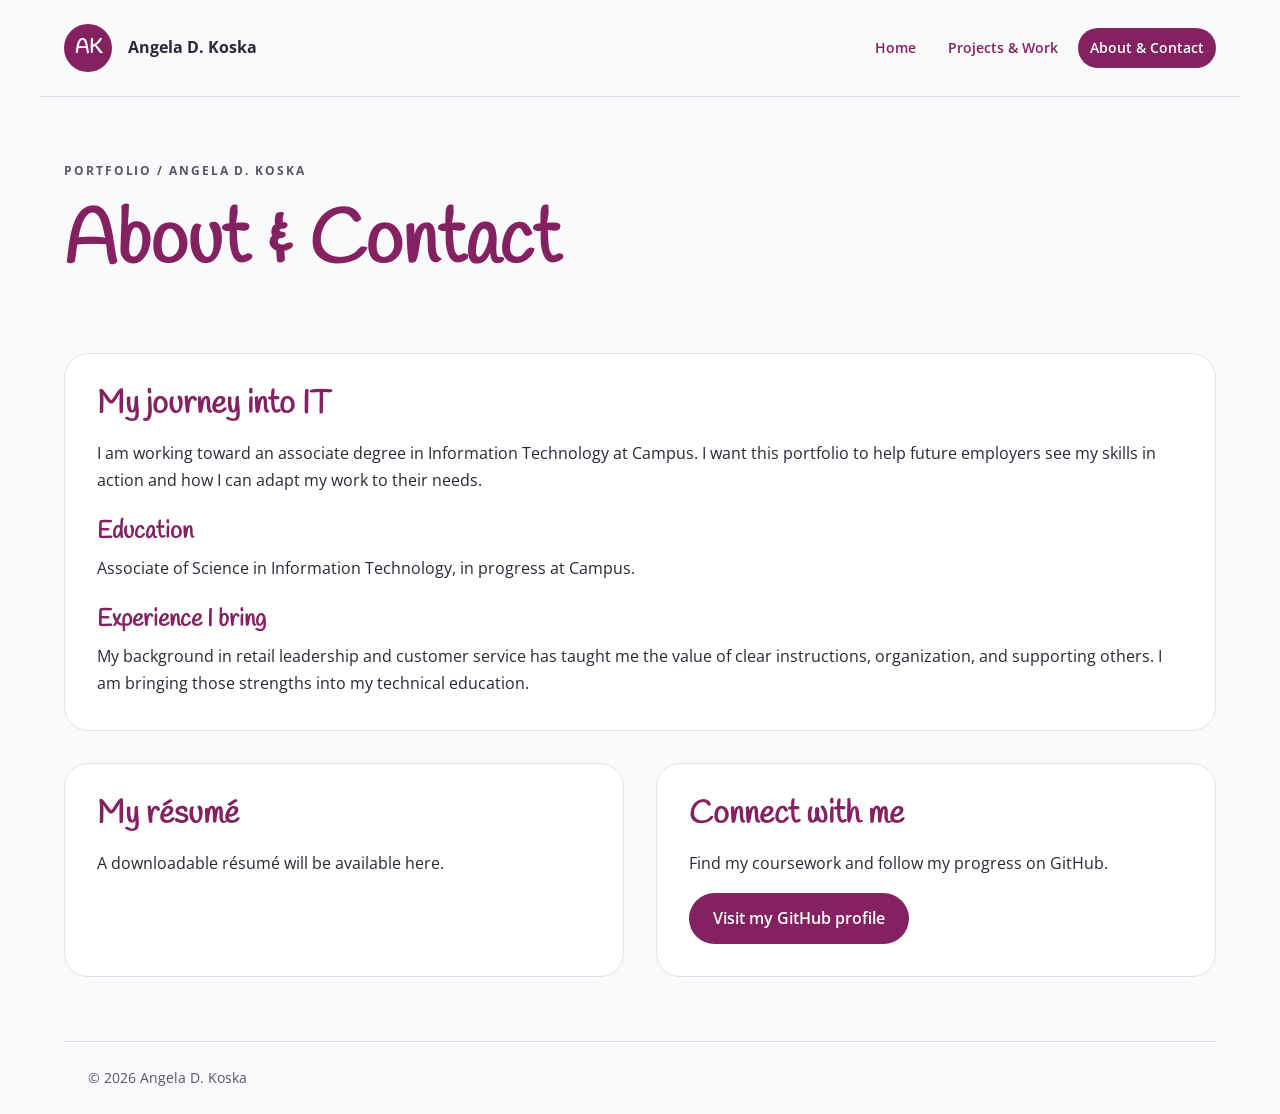
==== about.html @ a94c7538 "Style portfolio with personal palette and responsive Milestone 2 layouts" ====
<!DOCTYPE html>
<html lang="en">
<head>
  <meta charset="UTF-8">
  <meta name="viewport" content="width=device-width, initial-scale=1.0">
  <meta name="description" content="Angela D. Koska’s IT portfolio: education, leadership experience, and web development projects.">
  <title>About & Contact | Angela D. Koska</title>
  <link rel="preconnect" href="https://fonts.googleapis.com">
  <link rel="preconnect" href="https://fonts.gstatic.com" crossorigin>
  <link href="https://fonts.googleapis.com/css2?family=Handlee&amp;family=Open+Sans:wght@400;600;700&amp;display=swap" rel="stylesheet">
  <link rel="stylesheet" href="styles.css">
</head>
<body>
  <a class="skip-link" href="#main-content">Skip to main content</a>
  <header class="site-header">
    <p class="brand"><a href="index.html"><span class="monogram" aria-hidden="true">AK</span> Angela D. Koska</a></p>
    <nav aria-label="Main navigation">
      <ul>
        <li><a href="index.html">Home</a></li>
        <li><a href="projects.html">Projects & Work</a></li>
        <li><a href="about.html" aria-current="page">About & Contact</a></li>
      </ul>
    </nav>
  </header>
  <main id="main-content" class="page-layout">
    <div class="page-intro"><p class="eyebrow">PORTFOLIO / ANGELA D. KOSKA</p><h1>About & Contact</h1></div>
    <section aria-labelledby="story-heading">
      <h2 id="story-heading">My journey into IT</h2>
      <p>I am working toward an associate degree in Information Technology at Campus. I want this portfolio to help future employers see my skills in action and how I can adapt my work to their needs.</p>
      <h3>Education</h3>
      <p>Associate of Science in Information Technology, in progress at Campus.</p>
      <h3>Experience I bring</h3>
      <p>My background in retail leadership and customer service has taught me the value of clear instructions, organization, and supporting others. I am bringing those strengths into my technical education.</p>
    </section>
    <section aria-labelledby="resume-heading">
      <h2 id="resume-heading">My résumé</h2>
      <p>A downloadable résumé will be available here.</p>
      <!-- Add the approved resume file and a descriptive download link. -->
    </section>
    <section aria-labelledby="contact-heading">
      <h2 id="contact-heading">Connect with me</h2>
      <p>Find my coursework and follow my progress on GitHub.</p>
      <p><a class="button" href="https://github.com/angelakoska">Visit my GitHub profile</a></p>
      <!-- Milestone 3: add a contact form with labels, appropriate grouping, and accessible errors. -->
    </section>
  </main>
  <footer class="site-footer">
    <p>© 2026 Angela D. Koska</p>
  </footer>
</body>
</html>
---- styles.css ----
/* Angela D. Koska | Milestone 2
   8px spacing scale; mobile-first; shared by all three pages. */
:root {
  --blue: #bcd2ee; --lavender: #9b7ede; --plum: #832161;
  --peach: #faa275; --mint: #76e7cd; --paper: #faf9fc;
  --ink: #292735; --muted: #595467; --white: #fff;
  --space: 8px; --radius: 24px;
}
* { box-sizing: border-box; }
body { margin: 0; background: var(--paper); color: var(--ink); font: 1rem/1.7 'Open Sans', sans-serif; }
a { color: var(--plum); text-underline-offset: 4px; }
a:hover { text-decoration-thickness: 2px; }
a:focus-visible { outline: 3px solid var(--plum); outline-offset: 5px; border-radius: 4px; }
h1, h2, h3 { font-family: 'Handlee', cursive; line-height: 1.2; color: var(--plum); }
h1 { font-size: clamp(2.5rem, 6vw, 4.75rem); margin: 8px 0 16px; }
h2 { font-size: 2rem; margin: 0 0 16px; }
h3 { font-size: 1.5rem; margin: 24px 0 8px; }
p { margin: 0 0 16px; }
ul { padding-left: 24px; }
img { display: block; max-width: 100%; height: auto; }
.skip-link { position: absolute; top: 8px; left: 8px; padding: 8px 16px; background: white; transform: translateY(-180%); z-index: 10; }
.skip-link:focus { transform: translateY(0); }
.site-header { max-width: 1200px; margin: auto; padding: 24px; display: flex; flex-direction: column; gap: 16px; border-bottom: 1px solid #ded8e9; }
.brand { margin: 0; font-weight: 700; }
.brand a { display: flex; align-items: center; gap: 16px; color: var(--ink); text-decoration: none; }
.monogram { display: inline-grid; place-items: center; width: 48px; height: 48px; background: var(--plum); color: white; border-radius: 50%; font-family: 'Handlee', cursive; font-size: 1.25rem; }
nav ul { display: flex; flex-wrap: wrap; gap: 8px; padding: 0; margin: 0; list-style: none; }
nav a { display: block; padding: 8px 12px; text-decoration: none; font-size: .875rem; font-weight: 600; border-radius: 24px; }
nav a[aria-current='page'] { color: white; background: var(--plum); }
nav a:hover { box-shadow: inset 0 0 0 2px var(--plum); }
#main-content { max-width: 1200px; margin: auto; padding: 40px 24px 64px; }
.page-layout { display: grid; gap: 24px; }
.page-intro { padding: 8px 0 16px; }
.eyebrow { font-size: .75rem; font-weight: 700; letter-spacing: .16em; color: var(--muted); }
.tagline { max-width: 640px; font-size: 1.125rem; color: var(--muted); }
section { background: white; padding: 24px; border-radius: var(--radius); border: 1px solid #e6e0ed; min-width: 0; }
section > :last-child { margin-bottom: 0; }
.welcome-card { background: #edf3fb; position: relative; }
.portrait-placeholder { display: grid; place-content: center; text-align: center; min-height: 200px; margin: 24px 0; border-radius: 120px 120px 24px 24px; background: var(--blue); color: var(--plum); }
.portrait-placeholder span { font: 4rem 'Handlee', cursive; }
.portrait-placeholder small { color: var(--ink); }
.button { display: inline-block; background: var(--plum); color: white; padding: 12px 24px; border-radius: 32px; text-decoration: none; font-weight: 600; }
.button:hover { background: #67204f; }
.skills-card { border-top: 8px solid var(--mint); }
.certification-card { border-top: 8px solid var(--lavender); }
.featured-card { background: #fff0e7; border-top: 8px solid var(--peach); }
.project-grid { display: grid; gap: 24px; margin-top: 32px; }
.project-grid article { padding: 24px; border-radius: 16px; background: #f4f0fb; border-top: 6px solid var(--lavender); min-width: 0; }
.project-grid article:nth-child(2) { background: #eafbf6; border-color: var(--mint); }
.project-grid article:nth-child(3) { background: #fff0e7; border-color: var(--peach); }
.project-grid h3 { margin-top: 0; }
.site-footer { max-width: 1152px; margin: auto; border-top: 1px solid #ded8e9; padding: 24px; font-size: .875rem; color: var(--muted); }
.site-footer p { margin: 0; }
/* Tablet: two-column content and a horizontal header. */
@media (min-width: 768px) {
  .site-header { flex-direction: row; align-items: center; justify-content: space-between; }
  .page-layout { grid-template-columns: repeat(2, minmax(0, 1fr)); }
  .page-intro, .welcome-card, .featured-card, .projects-section { grid-column: 1 / -1; }
  section { padding: 32px; }
  .welcome-card { padding-right: 288px; min-height: 320px; }
  .portrait-placeholder { position: absolute; right: 32px; top: 32px; width: 216px; height: calc(100% - 64px); margin: 0; }
  .project-grid { grid-template-columns: repeat(2, minmax(0, 1fr)); }
  section[aria-labelledby='story-heading'] { grid-column: 1 / -1; }
}
/* Desktop: three project columns and roomier composition. */
@media (min-width: 1100px) {
  #main-content { padding-top: 56px; }
  .project-grid { grid-template-columns: repeat(3, minmax(0, 1fr)); }
  .welcome-card { padding: 40px 384px 40px 40px; }
  .portrait-placeholder { width: 280px; right: 40px; }
  .page-layout { gap: 32px; }
}
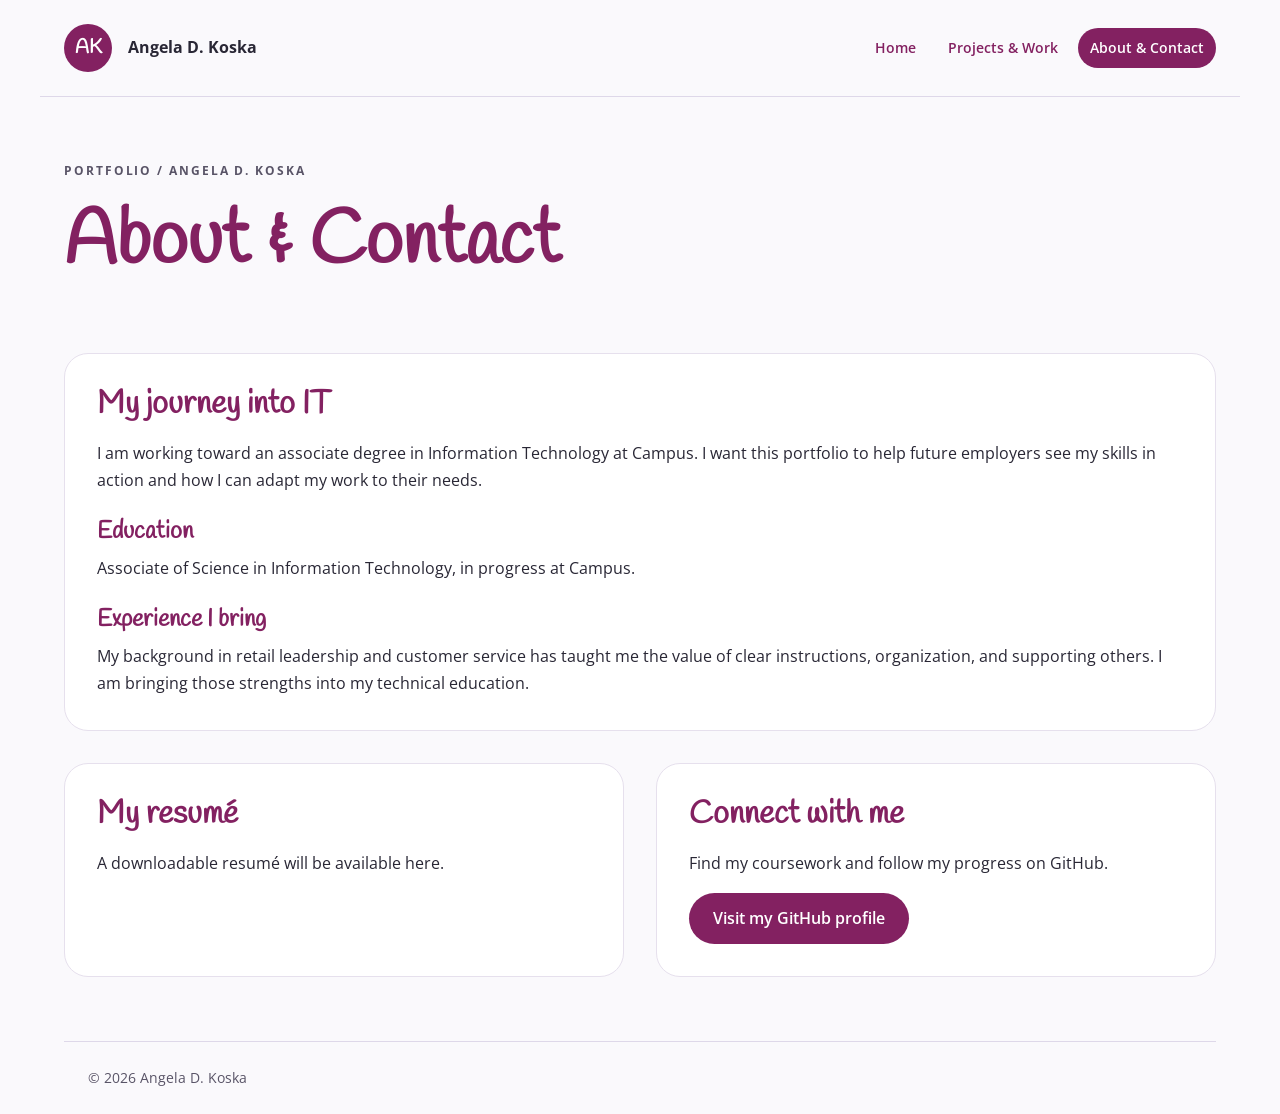
==== commit 595195f2: "Use preferred resumé spelling on About and Contact page" ====
--- a/about.html
+++ b/about.html
@@ -33,8 +33,8 @@
       <p>My background in retail leadership and customer service has taught me the value of clear instructions, organization, and supporting others. I am bringing those strengths into my technical education.</p>
     </section>
     <section aria-labelledby="resume-heading">
-      <h2 id="resume-heading">My résumé</h2>
-      <p>A downloadable résumé will be available here.</p>
+      <h2 id="resume-heading">My resumé</h2>
+      <p>A downloadable resumé will be available here.</p>
       <!-- Add the approved resume file and a descriptive download link. -->
     </section>
     <section aria-labelledby="contact-heading">
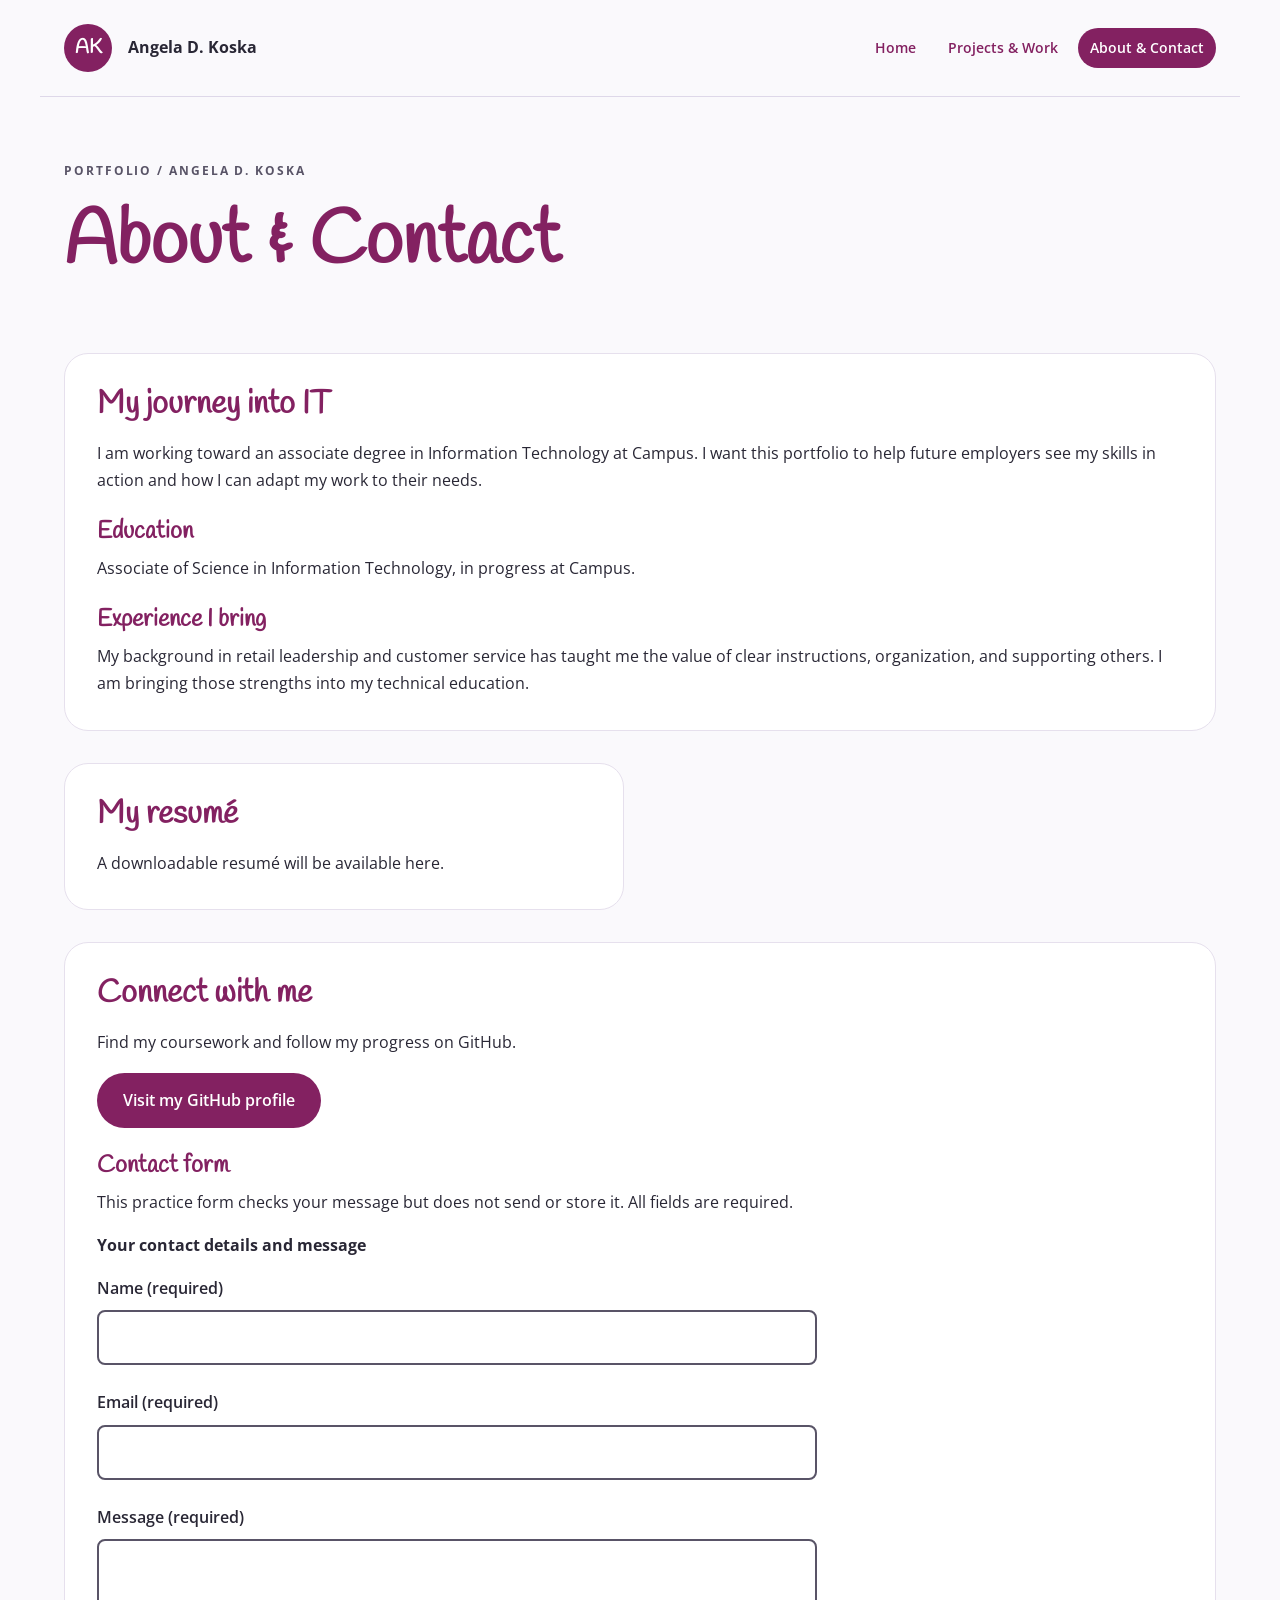
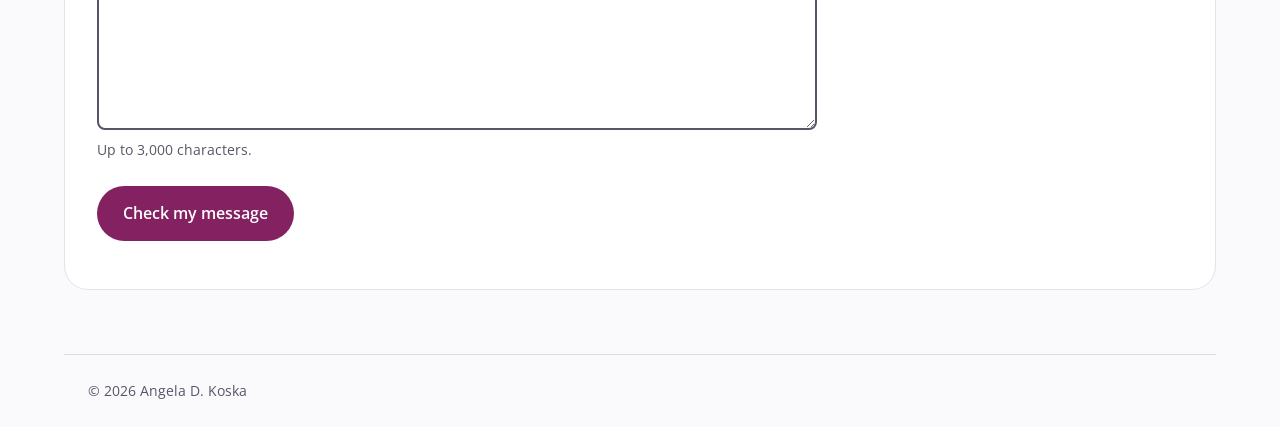
==== commit 0297b1de: "Add accessible practice contact form and Milestone 3 design documentation" ====
--- a/about.html
+++ b/about.html
@@ -9,6 +9,7 @@
   <link rel="preconnect" href="https://fonts.gstatic.com" crossorigin>
   <link href="https://fonts.googleapis.com/css2?family=Handlee&amp;family=Open+Sans:wght@400;600;700&amp;display=swap" rel="stylesheet">
   <link rel="stylesheet" href="styles.css">
+  <script src="contact.js" defer></script>
 </head>
 <body>
   <a class="skip-link" href="#main-content">Skip to main content</a>
@@ -22,7 +23,7 @@
       </ul>
     </nav>
   </header>
-  <main id="main-content" class="page-layout">
+  <main id="main-content" class="page-layout" tabindex="-1">
     <div class="page-intro"><p class="eyebrow">PORTFOLIO / ANGELA D. KOSKA</p><h1>About & Contact</h1></div>
     <section aria-labelledby="story-heading">
       <h2 id="story-heading">My journey into IT</h2>
@@ -41,7 +42,32 @@
       <h2 id="contact-heading">Connect with me</h2>
       <p>Find my coursework and follow my progress on GitHub.</p>
       <p><a class="button" href="https://github.com/angelakoska">Visit my GitHub profile</a></p>
-      <!-- Milestone 3: add a contact form with labels, appropriate grouping, and accessible errors. -->
+      <h3>Contact form</h3>
+      <p id="form-note">This practice form checks your message but does not send or store it. All fields are required.</p>
+      <noscript><p>The message check needs JavaScript. You can still visit my GitHub profile above.</p></noscript>
+      <form id="contact-form" aria-describedby="form-note">
+        <fieldset disabled id="contact-fields">
+          <legend>Your contact details and message</legend>
+          <div class="form-field">
+            <label for="contact-name">Name (required)</label>
+            <input id="contact-name" name="name" type="text" autocomplete="name" required maxlength="100" aria-describedby="name-error">
+            <p id="name-error" class="field-error" hidden></p>
+          </div>
+          <div class="form-field">
+            <label for="contact-email">Email (required)</label>
+            <input id="contact-email" name="email" type="email" autocomplete="email" required maxlength="254" aria-describedby="email-error">
+            <p id="email-error" class="field-error" hidden></p>
+          </div>
+          <div class="form-field">
+            <label for="contact-message">Message (required)</label>
+            <textarea id="contact-message" name="message" rows="6" required maxlength="3000" aria-describedby="message-hint message-error"></textarea>
+            <p id="message-hint" class="field-hint">Up to 3,000 characters.</p>
+            <p id="message-error" class="field-error" hidden></p>
+          </div>
+          <button class="button" type="submit">Check my message</button>
+        </fieldset>
+        <p id="form-status" role="status" aria-live="polite" aria-atomic="true"></p>
+      </form>
     </section>
   </main>
   <footer class="site-footer">
@@ -50,3 +76,4 @@
 </body>
 </html>
 
+
--- a/styles.css
+++ b/styles.css
@@ -1,4 +1,4 @@
-/* Angela D. Koska | Milestone 2
+/* Angela D. Koska | Milestones 2 and 3
    8px spacing scale; mobile-first; shared by all three pages. */
 :root {
   --blue: #bcd2ee; --lavender: #9b7ede; --plum: #832161;
@@ -70,3 +70,28 @@
   .portrait-placeholder { width: 280px; right: 40px; }
   .page-layout { gap: 32px; }
 }
+
+
+/* Milestone 3: form grouping, clear errors, and keyboard access. */
+[hidden] { display: none !important; }
+button, input, textarea { font: inherit; }
+button { cursor: pointer; }
+.button { border: 2px solid transparent; max-width: 100%; white-space: normal; }
+input, textarea { display: block; width: 100%; min-width: 0; padding: 12px; border: 2px solid var(--muted); border-radius: 8px; background: white; color: var(--ink); }
+textarea { resize: vertical; }
+input:focus-visible, textarea:focus-visible, button:focus-visible { outline: 3px solid var(--plum); outline-offset: 4px; }
+fieldset { min-width: 0; border: 0; padding: 0; margin: 0; }
+legend { font-weight: 700; padding: 0; margin-bottom: 16px; }
+label { display: block; font-weight: 600; margin-bottom: 8px; }
+.form-field { margin-bottom: 24px; }
+.field-hint { color: var(--muted); font-size: .875rem; margin-top: 8px; }
+.field-error { color: #a11832; font-weight: 600; margin-top: 8px; }
+[aria-invalid='true'] { border-color: #a11832; border-style: dashed; }
+#form-status:not(:empty) { margin-top: 24px; padding: 16px; border-left: 4px solid var(--plum); background: #f4f0fb; }
+section[aria-labelledby='contact-heading'] { grid-column: 1 / -1; }
+#contact-form { max-width: 720px; }
+#main-content:focus { outline: none; }
+@media (forced-colors: active) {
+  a:focus-visible, button:focus-visible, input:focus-visible, textarea:focus-visible { outline-color: Highlight; }
+  .button, nav a[aria-current='page'] { border: 2px solid ButtonText; }
+}
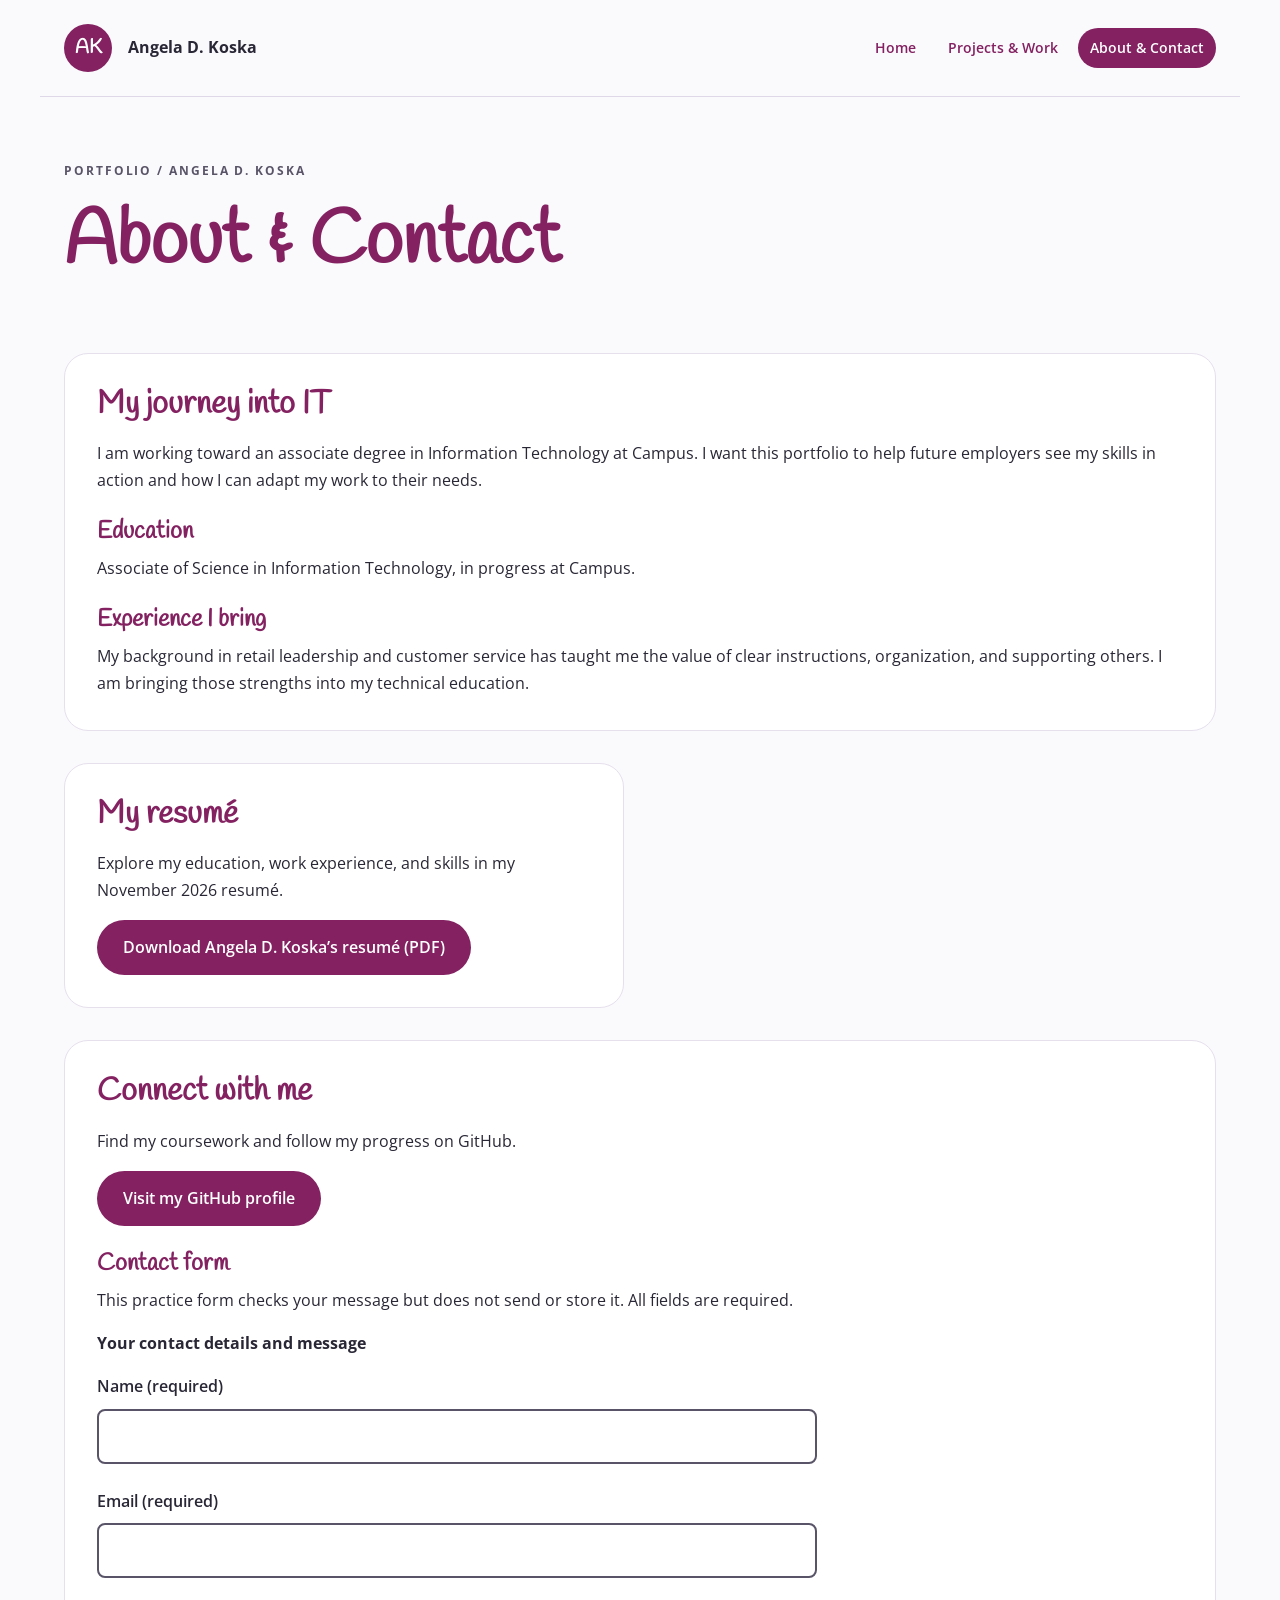
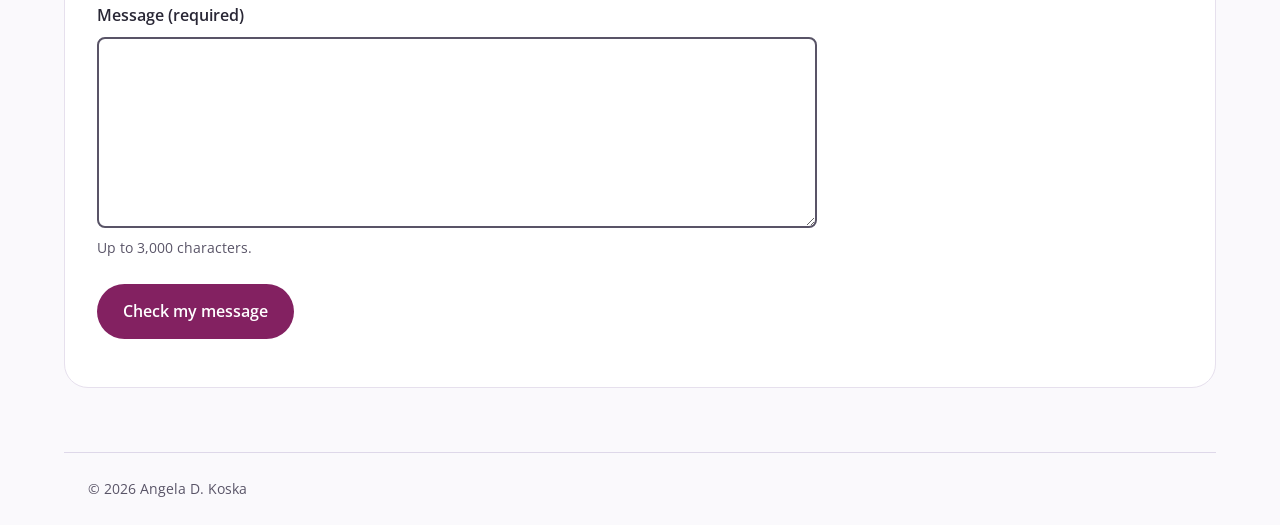
==== commit a6938839: "Add November 2026 resumé PDF and download link" ====
--- a/about.html
+++ b/about.html
@@ -35,8 +35,8 @@
     </section>
     <section aria-labelledby="resume-heading">
       <h2 id="resume-heading">My resumé</h2>
-      <p>A downloadable resumé will be available here.</p>
-      <!-- Add the approved resume file and a descriptive download link. -->
+      <p>Explore my education, work experience, and skills in my November 2026 resumé.</p>
+      <p><a class="button" href="assets/Angela_Koska_Resume_Nov2026.pdf" download>Download Angela D. Koska’s resumé (PDF)</a></p>
     </section>
     <section aria-labelledby="contact-heading">
       <h2 id="contact-heading">Connect with me</h2>
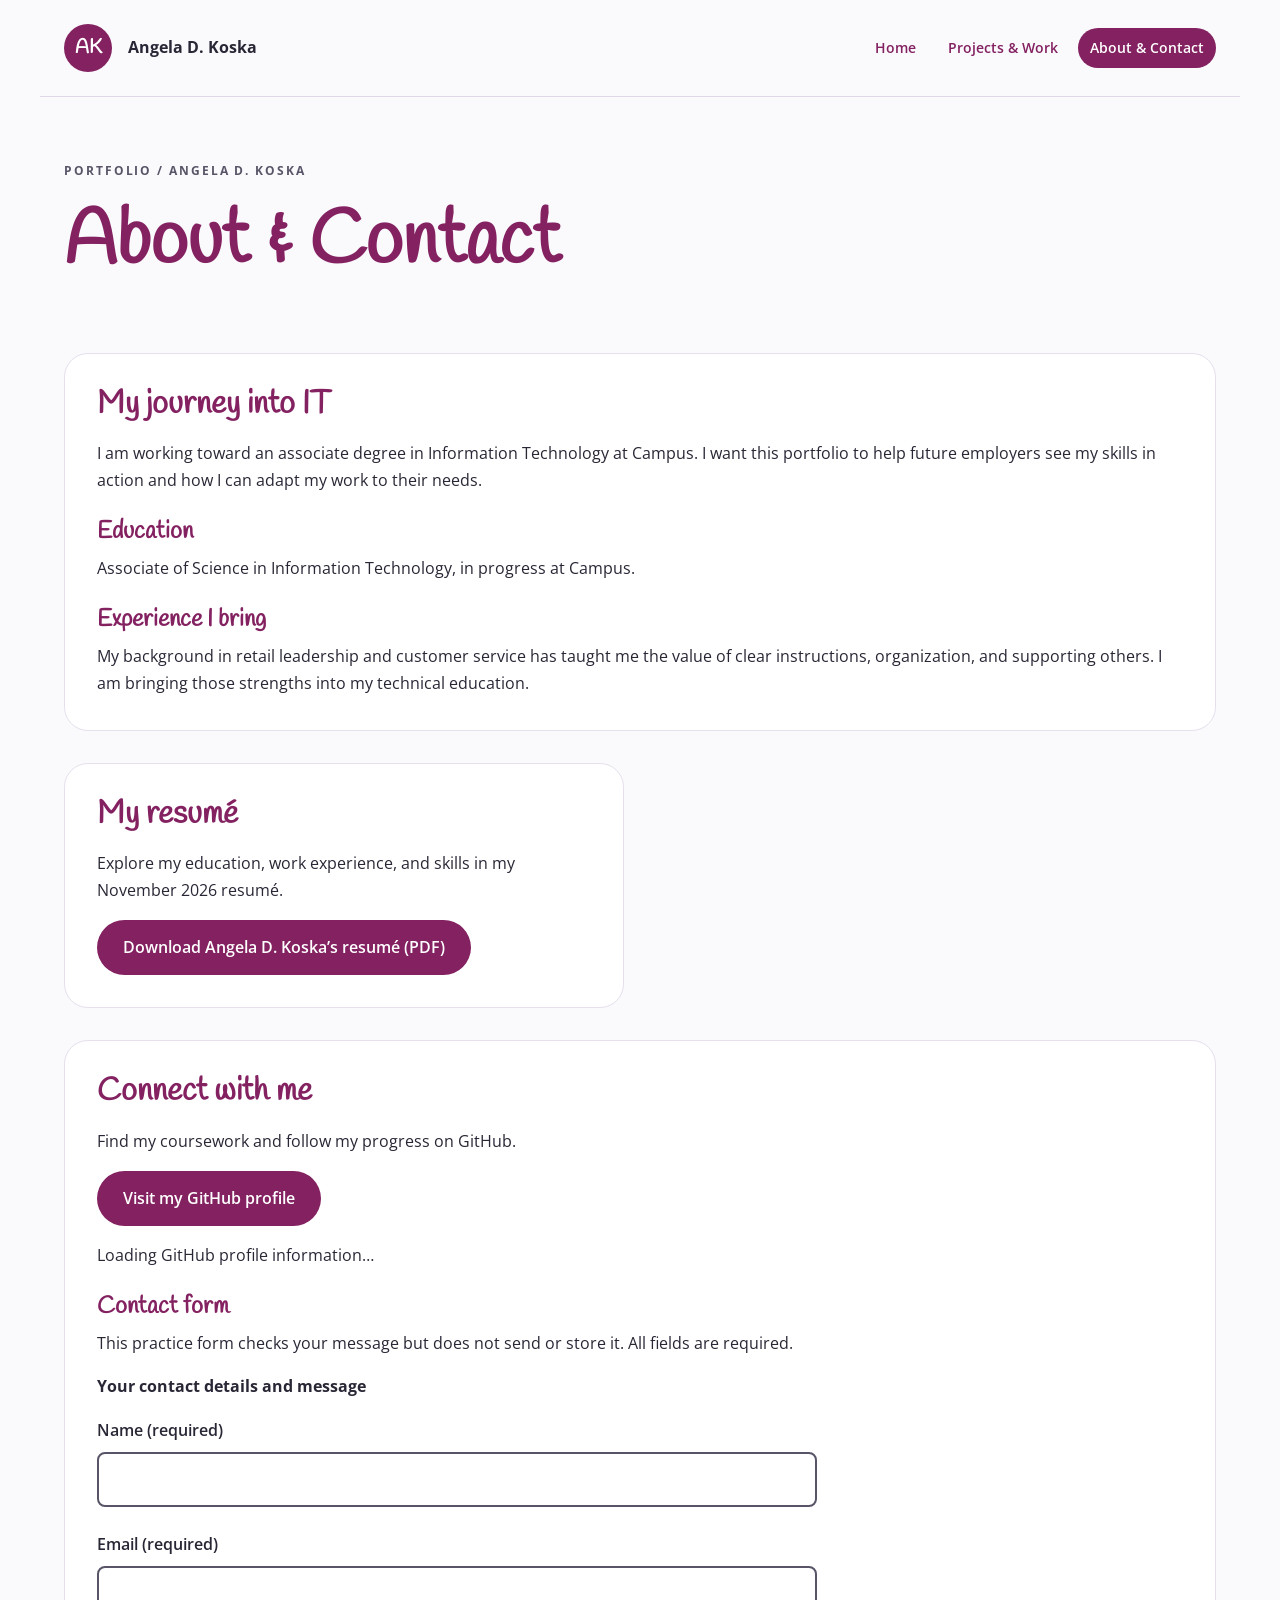
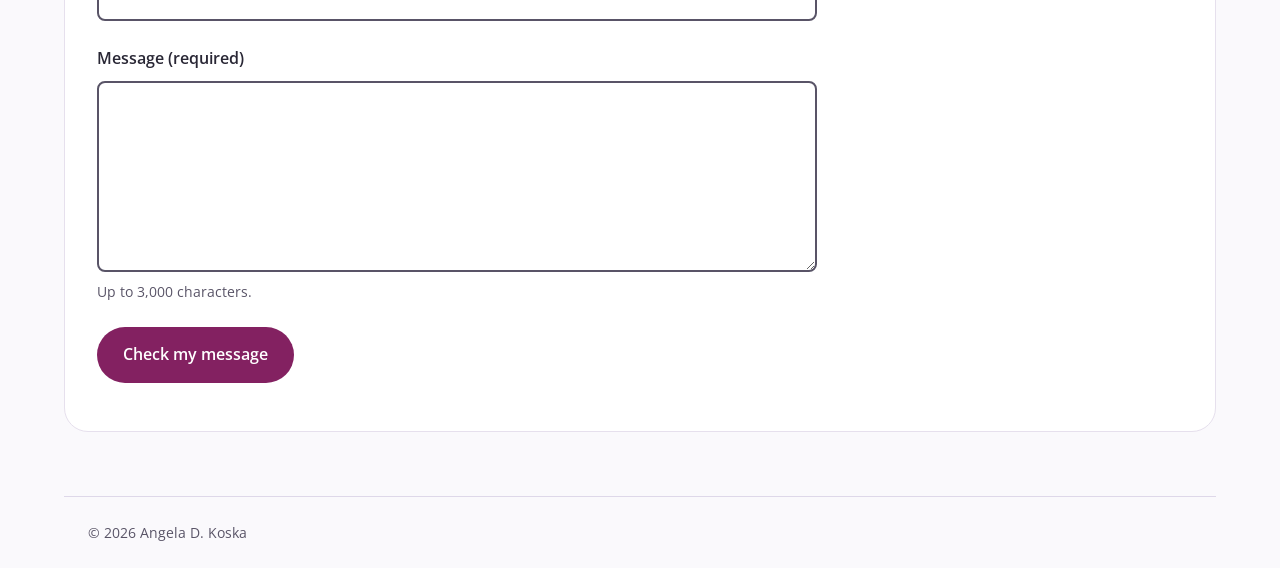
==== commit 538646f7: "Include GitHub profile card and update noscript text Added GitHub profile script and updated noscrip" ====
--- a/about.html
+++ b/about.html
@@ -10,13 +10,24 @@
   <link href="https://fonts.googleapis.com/css2?family=Handlee&amp;family=Open+Sans:wght@400;600;700&amp;display=swap" rel="stylesheet">
   <link rel="stylesheet" href="styles.css">
   <script src="contact.js" defer></script>
+  <script src="menu.js" defer></script>
+  <script src="github-profile.js" defer></script>
 </head>
 <body>
   <a class="skip-link" href="#main-content">Skip to main content</a>
   <header class="site-header">
     <p class="brand"><a href="index.html"><span class="monogram" aria-hidden="true">AK</span> Angela D. Koska</a></p>
     <nav aria-label="Main navigation">
-      <ul>
+      <button
+          class="menu-toggle"
+          type="button"
+          aria-expanded="false"
+          aria-controls="primary-navigation"
+          hidden
+        >
+        Menu
+        </button>
+      <ul id="primary-navigation">
         <li><a href="index.html">Home</a></li>
         <li><a href="projects.html">Projects & Work</a></li>
         <li><a href="about.html" aria-current="page">About & Contact</a></li>
@@ -42,9 +53,12 @@
       <h2 id="contact-heading">Connect with me</h2>
       <p>Find my coursework and follow my progress on GitHub.</p>
       <p><a class="button" href="https://github.com/angelakoska">Visit my GitHub profile</a></p>
+      <div id="github-profile" class="github-profile-card" role="status">
+      Loading GitHub profile information…
+        </div>
       <h3>Contact form</h3>
       <p id="form-note">This practice form checks your message but does not send or store it. All fields are required.</p>
-      <noscript><p>The message check needs JavaScript. You can still visit my GitHub profile above.</p></noscript>
+      <noscript><p>The contact form and live profile card need JavaScript. You can still visit my GitHub profile above.</p></noscript>
       <form id="contact-form" aria-describedby="form-note">
         <fieldset disabled id="contact-fields">
           <legend>Your contact details and message</legend>
--- a/styles.css
+++ b/styles.css
@@ -36,13 +36,15 @@
 section { background: white; padding: 24px; border-radius: var(--radius); border: 1px solid #e6e0ed; min-width: 0; }
 section > :last-child { margin-bottom: 0; }
 .welcome-card { background: #edf3fb; position: relative; }
-.portrait-placeholder { display: grid; place-content: center; text-align: center; min-height: 200px; margin: 24px 0; border-radius: 120px 120px 24px 24px; background: var(--blue); color: var(--plum); }
-.portrait-placeholder span { font: 4rem 'Handlee', cursive; }
-.portrait-placeholder small { color: var(--ink); }
+.portrait { display: grid; place-items: center; width: min(100%, 360px); margin: 24px auto; overflow: hidden; border-radius: 24px; background: var(--blue); }
+.portrait img { width: 100%; height: auto; object-fit: contain; }
 .button { display: inline-block; background: var(--plum); color: white; padding: 12px 24px; border-radius: 32px; text-decoration: none; font-weight: 600; }
 .button:hover { background: #67204f; }
 .skills-card { border-top: 8px solid var(--mint); }
 .certification-card { border-top: 8px solid var(--lavender); }
+.certificate-display { margin: 24px 0 0; }
+.certificate-display img { width: 100%; height: auto; border: 1px solid #ded8e9; border-radius: 12px; }
+.certificate-display figcaption { margin-top: 8px; color: var(--muted); font-size: .875rem; }
 .featured-card { background: #fff0e7; border-top: 8px solid var(--peach); }
 .project-grid { display: grid; gap: 24px; margin-top: 32px; }
 .project-grid article { padding: 24px; border-radius: 16px; background: #f4f0fb; border-top: 6px solid var(--lavender); min-width: 0; }
@@ -58,7 +60,8 @@
   .page-intro, .welcome-card, .featured-card, .projects-section { grid-column: 1 / -1; }
   section { padding: 32px; }
   .welcome-card { padding-right: 288px; min-height: 320px; }
-  .portrait-placeholder { position: absolute; right: 32px; top: 32px; width: 216px; height: calc(100% - 64px); margin: 0; }
+  .portrait { position: absolute; right: 32px; top: 32px; width: 216px; height: calc(100% - 64px); margin: 0; }
+  .portrait img { width: 100%; height: 100%; object-fit: contain; }
   .project-grid { grid-template-columns: repeat(2, minmax(0, 1fr)); }
   section[aria-labelledby='story-heading'] { grid-column: 1 / -1; }
 }
@@ -67,7 +70,7 @@
   #main-content { padding-top: 56px; }
   .project-grid { grid-template-columns: repeat(3, minmax(0, 1fr)); }
   .welcome-card { padding: 40px 384px 40px 40px; }
-  .portrait-placeholder { width: 280px; right: 40px; }
+  .portrait { width: 280px; right: 40px; }
   .page-layout { gap: 32px; }
 }
 
@@ -95,3 +98,23 @@
   a:focus-visible, button:focus-visible, input:focus-visible, textarea:focus-visible { outline-color: Highlight; }
   .button, nav a[aria-current='page'] { border: 2px solid ButtonText; }
 }
+
+
+/* Add JavaScript */
+.menu-toggle {
+   background: var(--plum);
+   color: var(--white);
+   border: 2px solid transparent;
+   padding: 8px 16px;
+   border-radius: 24px;
+   font-weight: 700;
+}
+
+menu-toggle:hover {
+   background: #67204f;
+}
+
+.menu-toggle:focus-visible {
+   outline: 3px solid var(--plum);
+   outline-offset: 4px;
+}
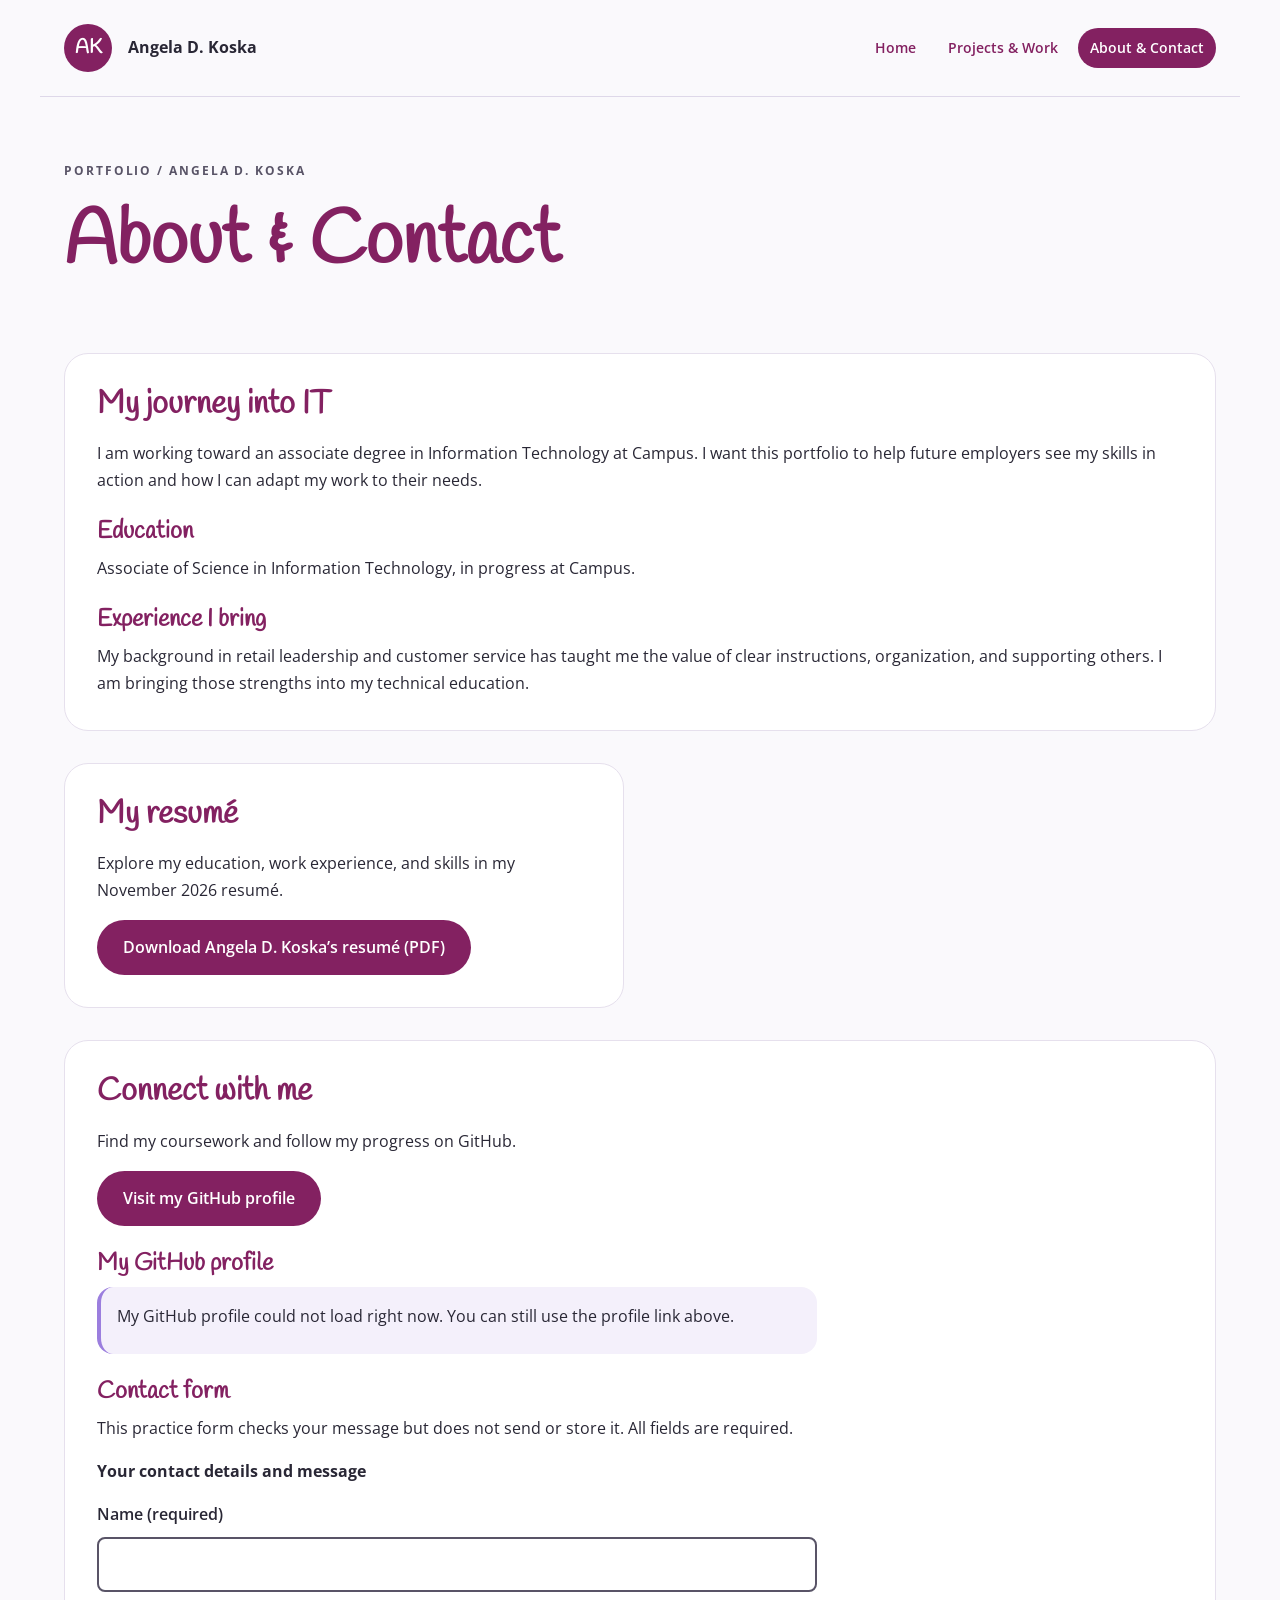
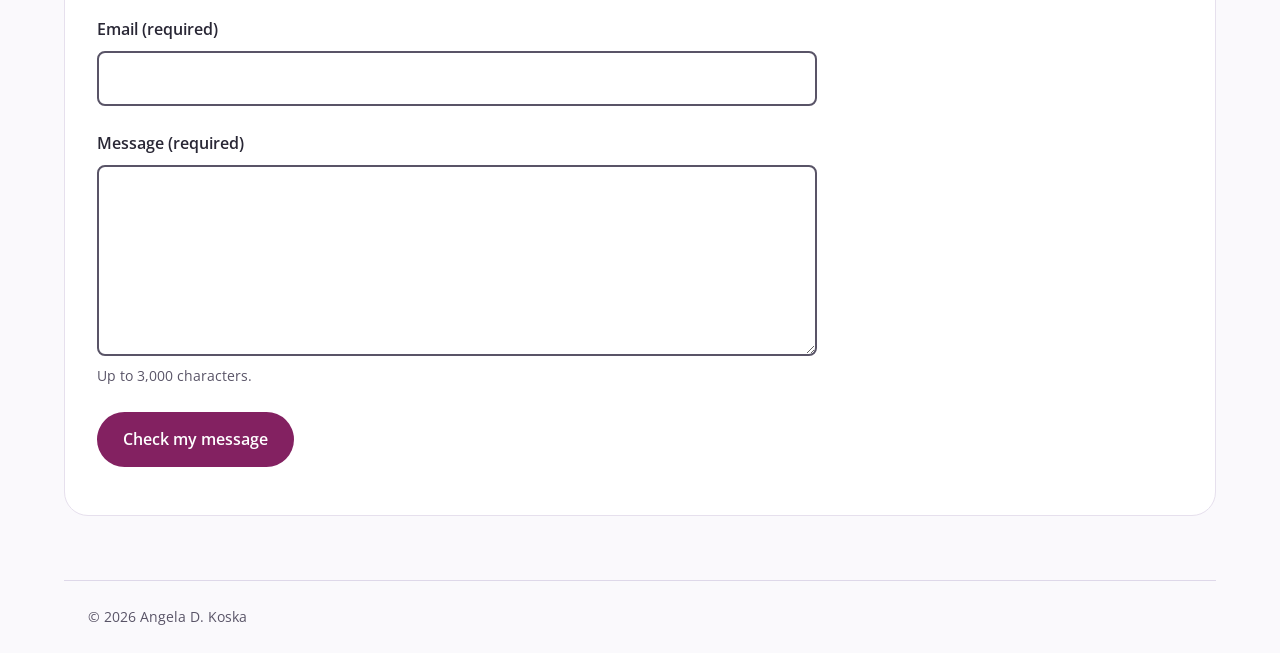
==== commit 59057427: "Add GitHub profile API card" ====
--- a/about.html
+++ b/about.html
@@ -53,9 +53,10 @@
       <h2 id="contact-heading">Connect with me</h2>
       <p>Find my coursework and follow my progress on GitHub.</p>
       <p><a class="button" href="https://github.com/angelakoska">Visit my GitHub profile</a></p>
-      <div id="github-profile" class="github-profile-card" role="status">
-      Loading GitHub profile information…
-        </div>
+      <h3 id="github-profile-heading">My GitHub profile</h3>
+      <div id="github-profile" class="github-profile-card" aria-labelledby="github-profile-heading">
+        <p role="status">Loading GitHub profile information…</p>
+      </div>
       <h3>Contact form</h3>
       <p id="form-note">This practice form checks your message but does not send or store it. All fields are required.</p>
       <noscript><p>The contact form and live profile card need JavaScript. You can still visit my GitHub profile above.</p></noscript>
--- a/styles.css
+++ b/styles.css
@@ -110,7 +110,7 @@
    font-weight: 700;
 }
 
-menu-toggle:hover {
+.menu-toggle:hover {
    background: #67204f;
 }
 
@@ -118,3 +118,40 @@
    outline: 3px solid var(--plum);
    outline-offset: 4px;
 }
+
+
+/* GitHub profile card loaded from the public REST API. */
+.github-profile-card {
+  display: flex;
+  align-items: center;
+  gap: 16px;
+  max-width: 720px;
+  margin-bottom: 24px;
+  padding: 16px;
+  background: #f4f0fb;
+  border-left: 4px solid var(--lavender);
+  border-radius: 16px;
+}
+.github-profile-card img {
+  flex: 0 0 80px;
+  width: 80px;
+  height: 80px;
+  object-fit: cover;
+  border: 2px solid var(--lavender);
+  border-radius: 50%;
+}
+.github-profile-details {
+  min-width: 0;
+}
+.github-profile-card h4 {
+  margin: 0 0 8px;
+  color: var(--plum);
+  font-family: 'Handlee', cursive;
+  font-size: 1.25rem;
+}
+.github-profile-card p {
+  margin-bottom: 8px;
+}
+.github-profile-card a {
+  font-weight: 600;
+}
